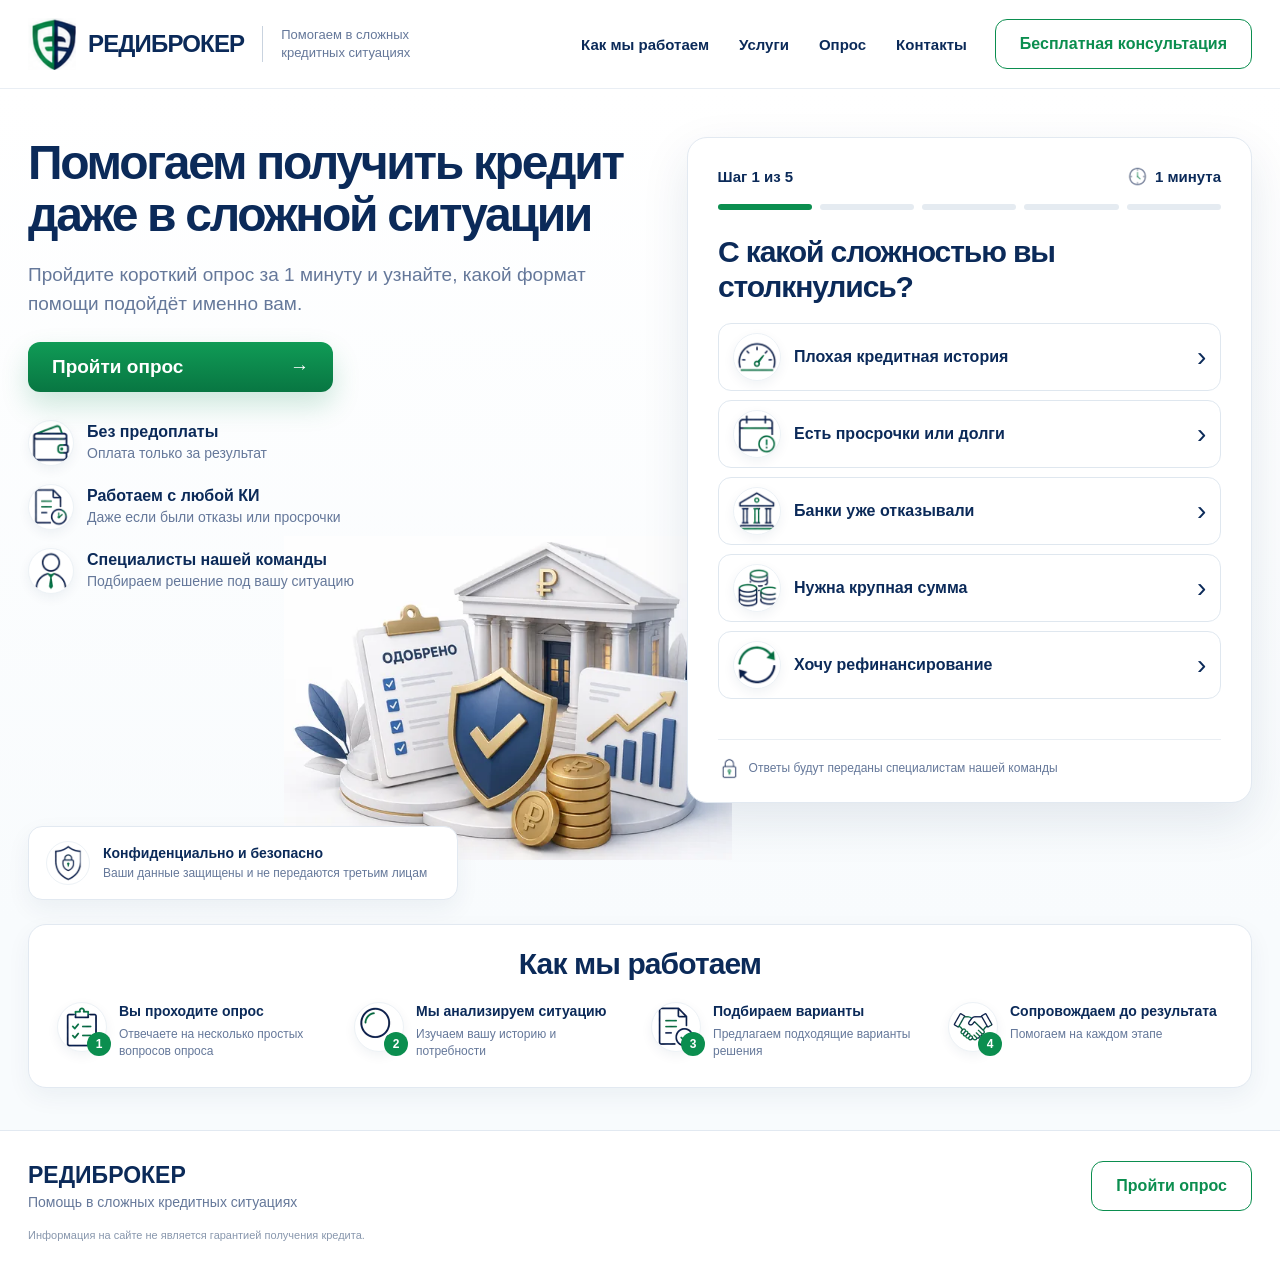
==== index.html @ cff82da2 "Add files via upload" ====
<!doctype html>
<html lang="ru">
<head>
  <meta charset="utf-8">
  <meta name="viewport" content="width=device-width, initial-scale=1">
  <meta name="theme-color" content="#ffffff">
  <meta name="description" content="РЕДИБРОКЕР — помощь в сложных кредитных ситуациях. Пройдите короткий опрос.">
  <title>РЕДИБРОКЕР — кредитный брокер</title>
  <link rel="icon" href="assets/logo-mark.png">
  <link rel="preload" as="image" href="assets/hero-finance-960.webp"
        imagesrcset="assets/hero-finance-600.webp 600w, assets/hero-finance-960.webp 960w"
        imagesizes="(max-width: 760px) calc(100vw - 28px), 525px">
  <link rel="stylesheet" href="styles.css">
</head>
<body>
  <header class="header">
    <div class="container header__inner">
      <a class="brand" href="#top" aria-label="РЕДИБРОКЕР">
        <img class="brand__logo" src="assets/logo-mark.png" alt="">
        <span class="brand__name">РЕДИБРОКЕР</span>
        <span class="brand__tagline">Помогаем в сложных<br>кредитных ситуациях</span>
      </a>

      <nav class="nav" id="site-nav" aria-label="Главное меню">
        <a href="#process">Как мы работаем</a>
        <a href="#quiz">Услуги</a>
        <a href="#quiz">Опрос</a>
        <a href="#contacts">Контакты</a>
      </nav>

      <button class="button button--outline header__cta" data-scroll-quiz>
        Бесплатная консультация
      </button>

      <button class="menu-button" id="menu-button" type="button"
              aria-label="Открыть меню" aria-expanded="false" aria-controls="site-nav">
        <span></span><span></span><span></span>
      </button>
    </div>
  </header>

  <main id="top">
    <section class="hero">
      <div class="container hero__layout">
        <div class="hero__content reveal reveal--hero">
          <h1>Помогаем получить кредит даже в сложной ситуации</h1>
          <p class="hero__lead">
            Пройдите короткий опрос за 1 минуту и узнайте,
            какой формат помощи подойдёт именно вам.
          </p>

          <button class="button button--primary hero__button" data-scroll-quiz>
            <span>Пройти опрос</span><span aria-hidden="true">→</span>
          </button>

          <div class="benefits" aria-label="Преимущества">
            <article class="benefit">
              <img src="assets/wallet.webp" width="96" height="96" alt="">
              <div><strong>Без предоплаты</strong><span>Оплата только за результат</span></div>
            </article>
            <article class="benefit">
              <img src="assets/doc.webp" width="96" height="96" alt="">
              <div><strong>Работаем с любой КИ</strong><span>Даже если были отказы или просрочки</span></div>
            </article>
            <article class="benefit">
              <img src="assets/person.webp" width="96" height="96" alt="">
              <div><strong>Специалисты нашей команды</strong><span>Подбираем решение под вашу ситуацию</span></div>
            </article>
          </div>
        </div>

        <div class="hero__visual reveal reveal--visual">
          <img src="assets/hero-finance-960.webp"
               srcset="assets/hero-finance-600.webp 600w,
                       assets/hero-finance-960.webp 960w"
               sizes="(max-width: 760px) calc(100vw - 28px), 525px"
               width="960" height="695"
               fetchpriority="high"
               decoding="async"
               alt="Банк, документ об одобрении, защитный щит, график и монеты">
        </div>

        <aside class="trust-card reveal reveal--trust">
          <img src="assets/shield.webp" width="96" height="96" alt="">
          <div>
            <strong>Конфиденциально и безопасно</strong>
            <span>Ваши данные защищены и не передаются третьим лицам</span>
          </div>
        </aside>

        <section class="quiz reveal reveal--quiz" id="quiz" aria-labelledby="quiz-question">
          <div id="quiz-view">
            <div class="quiz__header">
              <span id="step-label">Шаг 1 из 5</span>
              <span class="quiz__time">
                <img src="assets/clock.webp" width="96" height="96" alt=""> 1 минута
              </span>
            </div>

            <div class="progress" id="progress" aria-hidden="true"></div>

            <div class="quiz__stage" id="quiz-stage" aria-live="polite">
              <h2 id="quiz-question">С какой сложностью вы столкнулись?</h2>
              <div class="answers" id="answers"></div>
            </div>

            <div class="quiz__selection" id="quiz-selection" aria-live="polite"></div>
            <div class="quiz__footer">
              <button class="quiz__back" id="back-button" type="button" hidden>← Назад</button>
              <div class="quiz__privacy">
                <img src="assets/lock.webp" width="96" height="96" alt="">
                <span>Ответы будут переданы специалистам нашей команды</span>
              </div>
            </div>
          </div>

          <div class="lead-form" id="lead-form-view" hidden>
            <div class="lead-form__check">✓</div>
            <h2>Ответы опроса сохранены</h2>
            <p>
              Оставьте контакт, чтобы специалисты нашей команды
              могли связаться с вами и уточнить детали.
            </p>

            <form id="lead-form">
              <label>
                <span>Имя</span>
                <input name="name" type="text" autocomplete="name"
                       placeholder="Введите ваше имя" required>
              </label>

              <label id="contact-field">
                <span id="contact-label">Контакт</span>
                <input id="contact-input" name="contact" type="text"
                       placeholder="Введите контакт" required>
              </label>

              <div class="telegram-help" id="telegram-help" hidden>
                <button class="telegram-help__toggle" id="telegram-help-toggle"
                        type="button" aria-expanded="false"
                        aria-controls="telegram-help-content">
                  Как узнать username в Telegram?
                </button>
                <div class="telegram-help__content" id="telegram-help-content" hidden>
                  <strong>Где посмотреть username:</strong>
                  <span>Telegram → Настройки → Аккаунт → Информация о вас → Имя пользователя.</span>
                  <span>Если имени пользователя нет, создайте его и укажите в формате <b>@username</b>.</span>
                </div>
              </div>

              <button class="button button--primary lead-form__submit" type="submit">
                Получить консультацию
              </button>

              <div class="lead-form__privacy">
                <img src="assets/lock.webp" width="96" height="96" alt="">
                <span>Мы ценим вашу конфиденциальность и бережно относимся к вашим данным.</span>
              </div>
            </form>
          </div>

          <div class="success" id="success-view" hidden>
            <div class="lead-form__check">✓</div>
            <h2>Заявка сохранена</h2>
            <p>
              Ответы и контакт сохранены в этом браузере.
              Подключение реальной отправки в Telegram или CRM выполняется отдельно.
            </p>
            <button class="button button--outline" id="restart-button" type="button">
              Пройти опрос заново
            </button>
          </div>
        </section>
      </div>
    </section>

    <section class="process" id="process">
      <div class="container process__panel reveal">
        <h2>Как мы работаем</h2>

        <div class="process__grid">
          <article class="process-item">
            <div class="process-item__icon">
              <img src="assets/clipboard.webp" width="96" height="96" alt="">
              <span>1</span>
            </div>
            <div><strong>Вы проходите опрос</strong><p>Отвечаете на несколько простых вопросов опроса</p></div>
          </article>

          <article class="process-item">
            <div class="process-item__icon">
              <img src="assets/search.webp" width="96" height="96" alt="">
              <span>2</span>
            </div>
            <div><strong>Мы анализируем ситуацию</strong><p>Изучаем вашу историю и потребности</p></div>
          </article>

          <article class="process-item">
            <div class="process-item__icon">
              <img src="assets/doccheck.webp" width="96" height="96" alt="">
              <span>3</span>
            </div>
            <div><strong>Подбираем варианты</strong><p>Предлагаем подходящие варианты решения</p></div>
          </article>

          <article class="process-item">
            <div class="process-item__icon">
              <img src="assets/handshake.webp" width="96" height="96" alt="">
              <span>4</span>
            </div>
            <div><strong>Сопровождаем до результата</strong><p>Помогаем на каждом этапе</p></div>
          </article>
        </div>
      </div>
    </section>
  </main>

  <footer class="footer" id="contacts">
    <div class="container footer__inner">
      <div>
        <strong>РЕДИБРОКЕР</strong>
        <span>Помощь в сложных кредитных ситуациях</span>
      </div>
      <button class="button button--outline" data-scroll-quiz>Пройти опрос</button>
    </div>
    <p class="container footer__legal">
      Информация на сайте не является гарантией получения кредита.
    </p>
  </footer>

  <script src="script.js"></script>
</body>
</html>
---- styles.css ----
:root{
  --navy:#0b2a59;
  --muted:#65789a;
  --green:#0b8e4f;
  --green-dark:#087642;
  --soft:#f2fbf6;
  --border:#e2e9f1;
  --surface:#ffffff;
  --page:#f8fafc;
  --shadow:0 18px 48px rgba(20,48,87,.10);
  --container:1380px;
}
*{box-sizing:border-box}
html{scroll-behavior:smooth}
body{
  margin:0;
  min-width:320px;
  overflow-x:hidden;
  color:var(--navy);
  background:var(--page);
  font-family:Inter,-apple-system,BlinkMacSystemFont,"Segoe UI",Arial,sans-serif;
  -webkit-font-smoothing:antialiased;
}
button,input{font:inherit}
button{touch-action:manipulation}
img{display:block;max-width:100%;height:auto}
.container{
  width:min(var(--container),calc(100% - 56px));
  margin-inline:auto;
}

.header{
  position:sticky;
  top:0;
  z-index:50;
  background:rgba(255,255,255,.95);
  border-bottom:1px solid #e9eef4;
  backdrop-filter:blur(18px);
}
.header__inner{
  min-height:88px;
  display:flex;
  align-items:center;
  gap:28px;
}
.brand{
  display:flex;
  align-items:center;
  flex:0 1 auto;
  min-width:0;
  color:inherit;
  text-decoration:none;
}
.brand__logo{
  width:48px;
  height:52px;
  flex:0 0 auto;
  object-fit:contain;
  margin-right:12px;
}
.brand__name{
  white-space:nowrap;
  font-size:24px;
  font-weight:800;
  letter-spacing:-.035em;
}
.brand__tagline{
  margin-left:18px;
  padding-left:18px;
  border-left:1px solid #c9d3df;
  color:var(--muted);
  font-size:13px;
  line-height:1.4;
  white-space:nowrap;
}
.nav{
  display:flex;
  align-items:center;
  gap:30px;
  margin-left:auto;
}
.nav a{
  white-space:nowrap;
  color:var(--navy);
  text-decoration:none;
  font-size:15px;
  font-weight:650;
}
.nav a:hover{color:var(--green)}

.button{
  min-height:50px;
  border-radius:12px;
  padding:0 24px;
  display:inline-flex;
  align-items:center;
  justify-content:center;
  gap:28px;
  border:0;
  font-weight:750;
  cursor:pointer;
  transition:transform .18s ease,box-shadow .18s ease,background .18s ease;
}
.button:focus-visible,.answer:focus-visible,.menu-button:focus-visible,
.telegram-help__toggle:focus-visible{
  outline:3px solid rgba(11,142,79,.28);
  outline-offset:3px;
}
.button--outline{
  background:#fff;
  border:1.5px solid var(--green);
  color:var(--green);
}
.button--outline:hover{background:var(--soft)}
.button--primary{
  color:#fff;
  background:linear-gradient(180deg,#109b56,var(--green-dark));
  box-shadow:0 13px 28px rgba(11,142,79,.20);
}
.button--primary:hover{
  transform:translateY(-1px);
  box-shadow:0 17px 34px rgba(11,142,79,.24);
}
.header__cta{white-space:nowrap}
.menu-button{
  display:none;
  width:46px;
  height:46px;
  border:0;
  background:none;
  padding:8px;
  cursor:pointer;
}
.menu-button span{
  display:block;
  height:3px;
  border-radius:99px;
  background:var(--navy);
  margin:6px 0;
}

.hero{
  background:linear-gradient(180deg,#fff 0%,#f8fbfd 100%);
  overflow:hidden;
}
.hero__layout{
  position:relative;
  display:grid;
  grid-template-columns:minmax(0,1fr) minmax(520px,.92fr);
  grid-template-areas:
    "content quiz"
    "visual quiz"
    "trust quiz";
  column-gap:44px;
  row-gap:14px;
  padding-top:48px;
  padding-bottom:30px;
}
.hero__content{
  grid-area:content;
  position:relative;
  z-index:4;
  max-width:660px;
}
.hero h1{
  margin:0 0 20px;
  max-width:680px;
  font-size:clamp(42px,3.75vw,56px);
  line-height:1.08;
  letter-spacing:-.048em;
}
.hero__lead{
  margin:0 0 24px;
  max-width:570px;
  color:var(--muted);
  font-size:19px;
  line-height:1.52;
}
.hero__button{
  width:305px;
  max-width:100%;
  font-size:19px;
  justify-content:space-between;
}
.benefits{
  display:grid;
  gap:12px;
  margin-top:25px;
}
.benefit{
  display:flex;
  align-items:center;
  gap:13px;
  min-height:52px;
}
.benefit img{
  width:46px;
  height:46px;
  flex:0 0 46px;
  object-fit:contain;
  border-radius:50%;
  padding:0;
  background:#fff;
  border:1px solid #edf2f6;
  box-shadow:0 4px 12px rgba(20,48,87,.06);
}
.benefit strong,.benefit span{display:block}
.benefit strong{font-size:16px;margin-bottom:3px}
.benefit span{color:var(--muted);font-size:14px;line-height:1.35}

.hero__visual{
  grid-area:visual;
  position:relative;
  z-index:2;
  width:min(520px,88%);
  justify-self:center;
  pointer-events:none;
}
.hero__visual img{
  width:100%;
  height:auto;
  aspect-ratio:960/695;
  object-fit:contain;
  mix-blend-mode:multiply;
}

.trust-card{
  grid-area:trust;
  z-index:5;
  width:min(430px,100%);
  display:flex;
  align-items:center;
  gap:13px;
  padding:14px 17px;
  background:#fff;
  border:1px solid var(--border);
  border-radius:14px;
  box-shadow:0 9px 24px rgba(20,48,87,.06);
}
.trust-card img{
  width:44px;
  height:44px;
  flex:0 0 44px;
  object-fit:contain;
  border-radius:50%;
  padding:0;
  background:#fff;
  border:1px solid #edf2f6;
}
.trust-card strong,.trust-card span{display:block}
.trust-card strong{font-size:14px;margin-bottom:4px}
.trust-card span{color:var(--muted);font-size:12px;line-height:1.4}

.quiz{
  grid-area:quiz;
  position:relative;
  z-index:6;
  align-self:start;
  width:100%;
  min-height:610px;
  padding:28px 30px 18px;
  background:#fff;
  border:1px solid var(--border);
  border-radius:20px;
  box-shadow:var(--shadow);
}
.quiz__header{
  display:flex;
  align-items:center;
  justify-content:space-between;
  gap:16px;
  font-size:15px;
  font-weight:750;
}
.quiz__time{
  display:flex;
  align-items:center;
  gap:7px;
  white-space:nowrap;
}
.quiz__time img{
  width:21px;
  height:21px;
  object-fit:contain;
}
.progress{
  display:grid;
  grid-template-columns:repeat(5,1fr);
  gap:8px;
  margin:17px 0 25px;
}
.progress span{
  height:6px;
  border-radius:99px;
  background:#e5ebf1;
  transition:.25s;
}
.progress span.is-active{background:var(--green)}
.quiz h2,.lead-form h2,.success h2{
  margin:0 0 19px;
  font-size:clamp(29px,2.35vw,35px);
  line-height:1.15;
  letter-spacing:-.038em;
}
.answers{
  display:grid;
  gap:9px;
}
.answer{
  width:100%;
  min-height:68px;
  padding:8px 14px;
  display:flex;
  align-items:center;
  gap:13px;
  color:var(--navy);
  background:#fff;
  text-align:left;
  border:1px solid #dfe7ef;
  border-radius:13px;
  cursor:pointer;
  transition:.18s ease;
}
.answer:hover{
  border-color:#79bd99;
  background:#f9fcfa;
  transform:translateX(2px);
}
.answer img{
  width:48px;
  height:48px;
  flex:0 0 48px;
  object-fit:contain;
  border-radius:50%;
  padding:0;
  background:#fff;
  border:1px solid #edf2f6;
  box-shadow:0 4px 12px rgba(20,48,87,.06);
}
.answer__label{
  flex:1;
  min-width:0;
  font-size:16px;
  font-weight:650;
  line-height:1.3;
}
.answer__arrow{
  flex:0 0 auto;
  font-size:28px;
  line-height:1;
}
.quiz__footer{margin-top:10px}
.quiz__back{
  border:0;
  background:none;
  color:var(--muted);
  font-size:14px;
  font-weight:700;
  padding:5px 0 9px;
  cursor:pointer;
}
.quiz__privacy{
  min-height:45px;
  padding-top:12px;
  border-top:1px solid #e9eef3;
  display:flex;
  align-items:center;
  gap:8px;
  color:var(--muted);
  font-size:12px;
  line-height:1.35;
}
.quiz__privacy img,.lead-form__privacy img{
  width:23px;
  height:23px;
  flex:0 0 23px;
  object-fit:contain;
}

.lead-form,.success{
  padding:3px 10px;
  text-align:center;
}
.lead-form__check{
  width:68px;
  height:68px;
  margin:0 auto 19px;
  border-radius:50%;
  display:grid;
  place-items:center;
  color:var(--green);
  background:var(--soft);
  font-size:36px;
  font-weight:800;
}
.lead-form p,.success p{
  max-width:510px;
  margin:0 auto 21px;
  color:var(--muted);
  font-size:15px;
  line-height:1.5;
}
.lead-form form{
  display:grid;
  gap:13px;
  text-align:left;
}
.lead-form label{
  display:grid;
  gap:7px;
  color:var(--muted);
  font-size:13px;
}
.lead-form input{
  width:100%;
  height:58px;
  border:1px solid var(--border);
  border-radius:13px;
  padding:0 15px;
  color:var(--navy);
  outline:0;
  background:#fff;
}
.lead-form input:focus{
  border-color:var(--green);
  box-shadow:0 0 0 3px rgba(11,142,79,.1);
}
.lead-form__submit{
  width:100%;
  font-size:17px;
  margin-top:1px;
}
.telegram-help{
  margin-top:-1px;
  padding:12px 14px;
  border:1px solid #dce9e2;
  border-radius:12px;
  background:#f7fcf9;
}
.telegram-help__toggle{
  width:100%;
  padding:0;
  border:0;
  background:none;
  color:var(--green);
  text-align:left;
  font-weight:750;
  cursor:pointer;
}
.telegram-help__toggle::after{
  content:"＋";
  float:right;
}
.telegram-help__toggle[aria-expanded="true"]::after{content:"−"}
.telegram-help__content{
  display:grid;
  gap:6px;
  padding-top:10px;
  color:var(--muted);
  font-size:12px;
  line-height:1.45;
}
.telegram-help__content strong{color:var(--navy)}
.lead-form__privacy{
  display:flex;
  align-items:center;
  justify-content:center;
  gap:8px;
  margin-top:1px;
  color:var(--muted);
  font-size:11px;
  line-height:1.35;
  text-align:center;
}
.success{padding-top:62px}
.success .button{margin-top:4px}

.process{
  padding-bottom:42px;
  background:#f8fbfd;
}
.process__panel{
  padding:22px 28px 27px;
  background:#fff;
  border:1px solid var(--border);
  border-radius:18px;
  box-shadow:0 9px 25px rgba(20,48,87,.055);
}
.process h2{
  margin:0 0 21px;
  text-align:center;
  font-size:30px;
  letter-spacing:-.03em;
}
.process__grid{
  display:grid;
  grid-template-columns:repeat(4,minmax(0,1fr));
  gap:22px;
}
.process-item{
  display:flex;
  align-items:flex-start;
  gap:12px;
  min-width:0;
}
.process-item__icon{
  position:relative;
  flex:0 0 auto;
}
.process-item__icon img{
  width:50px;
  height:50px;
  object-fit:contain;
  border-radius:50%;
  padding:0;
  background:#fff;
  border:1px solid #edf2f6;
  box-shadow:0 4px 12px rgba(20,48,87,.06);
}
.process-item__icon span{
  position:absolute;
  right:-4px;
  bottom:-4px;
  width:24px;
  height:24px;
  display:grid;
  place-items:center;
  border-radius:50%;
  background:var(--green);
  color:#fff;
  font-size:12px;
  font-weight:800;
}
.process-item strong{
  display:block;
  font-size:14px;
  line-height:1.35;
}
.process-item p{
  margin:5px 0 0;
  color:var(--muted);
  font-size:12px;
  line-height:1.42;
}

.footer{
  padding:30px 0 20px;
  background:#fff;
  border-top:1px solid var(--border);
}
.footer__inner{
  display:flex;
  align-items:center;
  justify-content:space-between;
  gap:24px;
}
.footer__inner strong,.footer__inner span{display:block}
.footer__inner strong{font-size:23px;margin-bottom:5px}
.footer__inner span{color:var(--muted);font-size:14px}
.footer__legal{
  margin-top:18px;
  color:#8897ad;
  font-size:11px;
}

[hidden]{display:none!important}

/* Tablet */
@media (max-width:1180px){
  .container{width:min(940px,calc(100% - 40px))}
  .brand__tagline{display:none}
  .nav{
    display:none;
    position:absolute;
    top:78px;
    left:20px;
    right:20px;
    margin:0;
    padding:17px;
    flex-direction:column;
    align-items:flex-start;
    background:#fff;
    border:1px solid var(--border);
    border-radius:16px;
    box-shadow:var(--shadow);
  }
  .nav.is-open{display:flex}
  .header__cta{display:none}
  .menu-button{display:block;margin-left:auto}
  .hero__layout{
    grid-template-columns:minmax(0,1fr) minmax(440px,.95fr);
    grid-template-areas:
      "content quiz"
      "visual quiz"
      "trust quiz";
    column-gap:28px;
    padding-top:34px;
  }
  .hero h1{font-size:43px}
  .hero__lead{font-size:17px}
  .hero__visual{width:min(470px,96%)}
  .quiz{padding:25px 23px 17px}
  .answer{min-height:65px}
  .process__grid{grid-template-columns:repeat(2,minmax(0,1fr))}
}

/* Mobile */
@media (max-width:760px){
  .container{width:calc(100% - 28px)}
  .header__inner{min-height:74px}
  .brand__logo{width:39px;height:42px;margin-right:9px}
  .brand__name{font-size:19px}
  .menu-button{width:44px;height:44px}
  .nav{top:68px;left:14px;right:14px}

  .hero__layout{
    display:grid;
    grid-template-columns:1fr;
    grid-template-areas:
      "content"
      "visual"
      "trust"
      "quiz";
    gap:18px;
    padding-top:24px;
    padding-bottom:23px;
  }
  .hero__content{max-width:none}
  .hero h1{
    margin-bottom:16px;
    font-size:clamp(34px,10.2vw,42px);
    line-height:1.11;
  }
  .hero__lead{
    margin-bottom:19px;
    font-size:16px;
    line-height:1.48;
  }
  .hero__button{
    width:100%;
    min-height:60px;
    font-size:18px;
  }
  .benefits{
    gap:9px;
    margin-top:18px;
  }
  .benefit{
    min-height:57px;
    gap:11px;
  }
  .benefit img{
    width:48px;
    height:48px;
    flex-basis:48px;
    padding:8px;
  }
  .benefit strong{font-size:14px}
  .benefit span{font-size:12px}

  .hero__visual{
    width:min(560px,100%);
    margin:0 auto;
  }
  .hero__visual img{
    width:100%;
    height:auto;
    aspect-ratio:960/695;
    object-fit:contain;
  }
  .trust-card{
    width:100%;
    padding:14px 13px;
  }

  .quiz{
    width:100%;
    min-height:0;
    padding:20px 14px 15px;
    border-radius:17px;
  }
  .quiz__header{font-size:13px}
  .quiz h2,.lead-form h2,.success h2{
    font-size:28px;
    line-height:1.16;
  }
  .progress{margin:14px 0 21px;gap:6px}
  .answer{
    min-height:65px;
    padding:8px 10px;
    gap:10px;
  }
  .answer img{
    width:46px;
    height:46px;
    flex-basis:46px;
    padding:8px;
  }
  .answer__label{font-size:14px}
  .answer__arrow{font-size:26px}
  .quiz__privacy{font-size:10.5px}

  .lead-form,.success{padding:2px 0}
  .lead-form input{height:56px}
  .telegram-help{padding:11px 12px}
  .telegram-help__toggle{font-size:13px}

  .process{padding-bottom:28px}
  .process__panel{padding:20px 15px}
  .process h2{font-size:28px}
  .process__grid{
    grid-template-columns:1fr;
    gap:18px;
  }
  .process-item__icon img{
    width:54px;
    height:54px;
    padding:0;
  }
  .process-item strong{font-size:14px}
  .process-item p{font-size:12px}

  .footer{padding-top:26px}
  .footer__inner{
    flex-direction:column;
    align-items:stretch;
    gap:18px;
  }
  .footer .button{width:100%}
}

@media (max-width:380px){
  .container{width:calc(100% - 20px)}
  .brand__name{font-size:18px}
  .hero h1{font-size:33px}
  .quiz{padding-inline:11px}
  .answer{padding-inline:8px}
  .answer img{width:43px;height:43px;flex-basis:43px}
}

@media(prefers-reduced-motion:reduce){
  html{scroll-behavior:auto}
  *,*::before,*::after{transition:none!important;animation:none!important}
}

/* Final desktop composition: the illustration belongs to the hero scene and
   does not stretch the first screen vertically. */
@media (min-width:1181px){
  .hero__layout{
    grid-template-columns:minmax(0,1fr) minmax(520px,.92fr);
    grid-template-areas:"content quiz";
    min-height:835px;
    align-items:start;
    padding-top:48px;
    padding-bottom:24px;
  }
  .hero__content{
    grid-area:content;
    max-width:650px;
  }
  .hero__visual{
    grid-area:auto;
    position:absolute;
    left:clamp(235px,20vw,285px);
    bottom:64px;
    width:clamp(430px,35vw,500px);
    margin:0;
  }
  .trust-card{
    grid-area:auto;
    position:absolute;
    left:0;
    bottom:24px;
  }
  .quiz{
    grid-area:quiz;
  }
}


/* Motion system */
.reveal{
  opacity:0;
  transform:translateY(18px);
  transition:
    opacity .55s cubic-bezier(.22,.61,.36,1),
    transform .55s cubic-bezier(.22,.61,.36,1);
}
.reveal.is-visible{
  opacity:1;
  transform:none;
}
.reveal--hero{transition-delay:.02s}
.reveal--visual{transition-delay:.10s}
.reveal--trust{transition-delay:.16s}
.reveal--quiz{transition-delay:.08s}

.hero__visual img{
  animation:hero-float 6s ease-in-out infinite;
  transform-origin:center bottom;
}
@keyframes hero-float{
  0%,100%{transform:translateY(0) rotate(.001deg)}
  50%{transform:translateY(-8px) rotate(.001deg)}
}

.quiz{
  transition:
    box-shadow .25s ease,
    transform .25s ease,
    border-color .25s ease;
}
.quiz:focus-within{
  border-color:rgba(11,142,79,.28);
  box-shadow:0 24px 58px rgba(20,48,87,.14);
}

.progress span{
  transform-origin:left center;
  transition:
    background .28s ease,
    transform .28s ease;
}
.progress span.is-active{
  transform:scaleX(1);
  animation:progress-fill .32s ease both;
}
@keyframes progress-fill{
  from{transform:scaleX(.18);opacity:.5}
  to{transform:scaleX(1);opacity:1}
}

.quiz__stage{
  will-change:transform,opacity;
}
.quiz__stage.is-leaving{
  opacity:0;
  transform:translateX(-22px);
  transition:opacity .18s ease,transform .18s ease;
}
.quiz__stage.is-leaving-back{
  opacity:0;
  transform:translateX(22px);
  transition:opacity .18s ease,transform .18s ease;
}
.quiz__stage.is-entering{
  opacity:0;
  transform:translateX(22px);
}
.quiz__stage.is-entering-back{
  opacity:0;
  transform:translateX(-22px);
}

.answer{
  position:relative;
  overflow:hidden;
}
.answer::after{
  content:"";
  position:absolute;
  inset:0;
  background:linear-gradient(90deg,transparent,rgba(11,142,79,.07),transparent);
  transform:translateX(-120%);
  transition:transform .45s ease;
}
.answer:hover::after{transform:translateX(120%)}
.answer.is-selected{
  border-color:var(--green);
  background:var(--soft);
  transform:scale(.992);
}
.answer.is-selected img{
  transform:scale(1.08);
  box-shadow:0 7px 18px rgba(11,142,79,.16);
}
.answer:disabled{cursor:default}
.answer img{
  transition:transform .2s ease,box-shadow .2s ease;
}

.quiz__selection{
  min-height:22px;
  margin-top:8px;
  color:var(--green);
  font-size:12px;
  font-weight:700;
  opacity:0;
  transform:translateY(4px);
  transition:opacity .2s ease,transform .2s ease;
}
.quiz__selection.is-visible{
  opacity:1;
  transform:none;
}

.quiz__back{
  transition:color .18s ease,transform .18s ease;
}
.quiz__back:hover{
  color:var(--green);
  transform:translateX(-3px);
}

#quiz-view.is-fading-out{
  opacity:0;
  transform:translateY(-10px);
  transition:opacity .22s ease,transform .22s ease;
}
#lead-form-view.is-fading-in,
#success-view.is-fading-in{
  opacity:0;
  transform:translateY(12px);
}
#lead-form-view,
#success-view{
  transition:opacity .3s ease,transform .3s ease;
}

.lead-form__check{
  animation:check-pop .48s cubic-bezier(.22,.8,.32,1.25) both;
}
@keyframes check-pop{
  0%{opacity:0;transform:scale(.65)}
  70%{transform:scale(1.08)}
  100%{opacity:1;transform:scale(1)}
}

.process-item{
  opacity:0;
  transform:translateY(14px);
  transition:
    opacity .45s ease var(--delay,0ms),
    transform .45s ease var(--delay,0ms);
}
.process__panel.is-visible .process-item{
  opacity:1;
  transform:none;
}
.process-item__icon img{
  transition:transform .22s ease,box-shadow .22s ease;
}
.process-item:hover .process-item__icon img{
  transform:translateY(-3px) rotate(-2deg);
  box-shadow:0 9px 22px rgba(20,48,87,.11);
}

.button{
  position:relative;
  overflow:hidden;
}
.button::after{
  content:"";
  position:absolute;
  top:-70%;
  left:-35%;
  width:24%;
  height:240%;
  background:rgba(255,255,255,.22);
  transform:rotate(18deg) translateX(-220%);
  transition:transform .55s ease;
}
.button:hover::after{
  transform:rotate(18deg) translateX(620%);
}

@media(max-width:760px){
  .hero__visual img{
    animation-duration:7s;
  }
  .quiz__stage.is-leaving{transform:translateX(-14px)}
  .quiz__stage.is-leaving-back{transform:translateX(14px)}
  .quiz__stage.is-entering{transform:translateX(14px)}
  .quiz__stage.is-entering-back{transform:translateX(-14px)}
}

@media(prefers-reduced-motion:reduce){
  .reveal,
  .process-item{
    opacity:1!important;
    transform:none!important;
  }
  .hero__visual img,
  .lead-form__check{
    animation:none!important;
  }
  .quiz__stage,
  #quiz-view,
  #lead-form-view,
  #success-view{
    transform:none!important;
    opacity:1!important;
  }
}
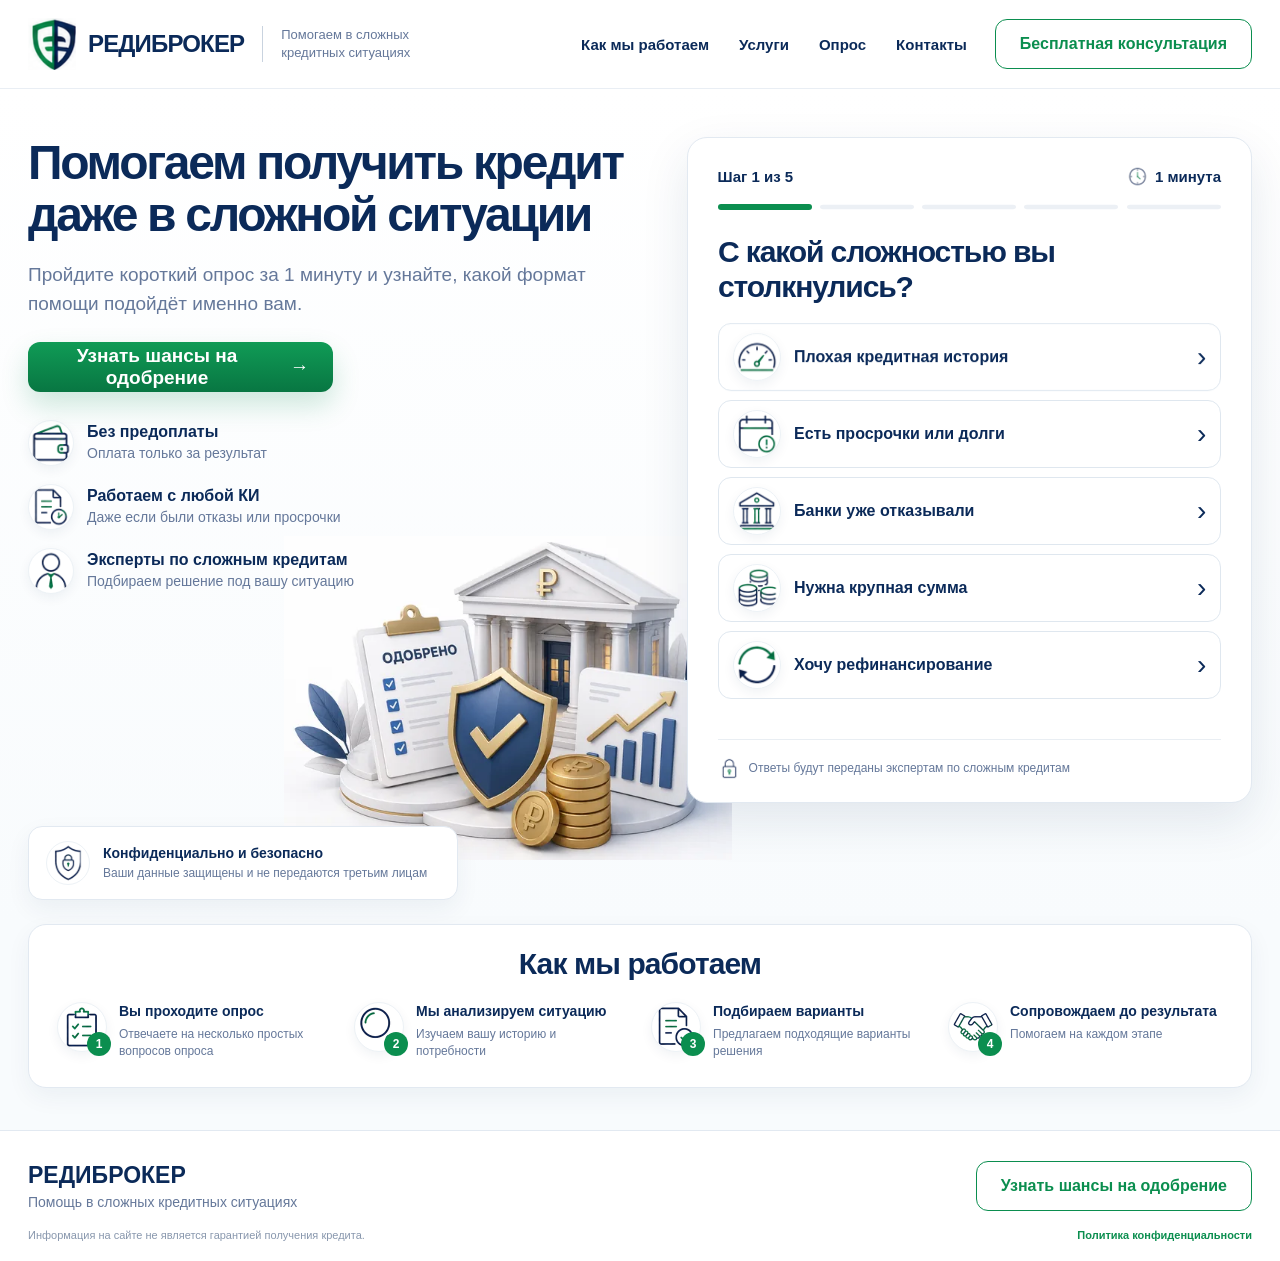
==== commit 04d0a53f: "Add files via upload" ====
--- a/index.html
+++ b/index.html
@@ -50,7 +50,7 @@
           </p>
 
           <button class="button button--primary hero__button" data-scroll-quiz>
-            <span>Пройти опрос</span><span aria-hidden="true">→</span>
+            <span>Узнать шансы на одобрение</span><span aria-hidden="true">→</span>
           </button>
 
           <div class="benefits" aria-label="Преимущества">
@@ -64,7 +64,7 @@
             </article>
             <article class="benefit">
               <img src="assets/person.webp" width="96" height="96" alt="">
-              <div><strong>Специалисты нашей команды</strong><span>Подбираем решение под вашу ситуацию</span></div>
+              <div><strong>Эксперты по сложным кредитам</strong><span>Подбираем решение под вашу ситуацию</span></div>
             </article>
           </div>
         </div>
@@ -109,7 +109,7 @@
               <button class="quiz__back" id="back-button" type="button" hidden>← Назад</button>
               <div class="quiz__privacy">
                 <img src="assets/lock.webp" width="96" height="96" alt="">
-                <span>Ответы будут переданы специалистам нашей команды</span>
+                <span>Ответы будут переданы экспертам по сложным кредитам</span>
               </div>
             </div>
           </div>
@@ -118,7 +118,7 @@
             <div class="lead-form__check">✓</div>
             <h2>Ответы опроса сохранены</h2>
             <p>
-              Оставьте контакт, чтобы специалисты нашей команды
+              Оставьте контакт, чтобы эксперты по сложным кредитам
               могли связаться с вами и уточнить детали.
             </p>
 
@@ -148,6 +148,19 @@
                 </div>
               </div>
 
+              <label class="consent">
+                <input id="privacy-consent" name="privacyConsent" type="checkbox" required>
+                <span>
+                  Я соглашаюсь на обработку персональных данных и принимаю
+                  <a href="privacy.html" target="_blank" rel="noopener">Политику конфиденциальности</a>.
+                </span>
+              </label>
+
+              <label class="consent consent--optional">
+                <input name="marketingConsent" type="checkbox">
+                <span>Согласен получать информационные сообщения. Необязательно.</span>
+              </label>
+
               <button class="button button--primary lead-form__submit" type="submit">
                 Получить консультацию
               </button>
@@ -167,7 +180,7 @@
               Подключение реальной отправки в Telegram или CRM выполняется отдельно.
             </p>
             <button class="button button--outline" id="restart-button" type="button">
-              Пройти опрос заново
+              Узнать шансы повторно
             </button>
           </div>
         </section>
@@ -221,11 +234,12 @@
         <strong>РЕДИБРОКЕР</strong>
         <span>Помощь в сложных кредитных ситуациях</span>
       </div>
-      <button class="button button--outline" data-scroll-quiz>Пройти опрос</button>
+      <button class="button button--outline" data-scroll-quiz>Узнать шансы на одобрение</button>
     </div>
-    <p class="container footer__legal">
-      Информация на сайте не является гарантией получения кредита.
-    </p>
+    <div class="container footer__legal">
+      <span>Информация на сайте не является гарантией получения кредита.</span>
+      <a href="privacy.html" target="_blank" rel="noopener">Политика конфиденциальности</a>
+    </div>
   </footer>
 
   <script src="script.js"></script>
--- a/styles.css
+++ b/styles.css
@@ -795,15 +795,6 @@
 .reveal--trust{transition-delay:.16s}
 .reveal--quiz{transition-delay:.08s}
 
-.hero__visual img{
-  animation:hero-float 6s ease-in-out infinite;
-  transform-origin:center bottom;
-}
-@keyframes hero-float{
-  0%,100%{transform:translateY(0) rotate(.001deg)}
-  50%{transform:translateY(-8px) rotate(.001deg)}
-}
-
 .quiz{
   transition:
     box-shadow .25s ease,
@@ -965,9 +956,6 @@
 }
 
 @media(max-width:760px){
-  .hero__visual img{
-    animation-duration:7s;
-  }
   .quiz__stage.is-leaving{transform:translateX(-14px)}
   .quiz__stage.is-leaving-back{transform:translateX(14px)}
   .quiz__stage.is-entering{transform:translateX(14px)}
@@ -992,3 +980,130 @@
     opacity:1!important;
   }
 }
+
+
+/* Final interaction refinements */
+.hero__visual img{
+  animation:none!important;
+  transform:none!important;
+}
+
+.progress span{
+  opacity:.72;
+  transform:scaleY(.72);
+  transition:
+    background-color .32s cubic-bezier(.22,.61,.36,1),
+    opacity .32s ease,
+    transform .32s cubic-bezier(.22,.61,.36,1);
+}
+.progress span.is-active{
+  opacity:1;
+  transform:scaleY(1);
+  animation:none;
+  background:var(--green);
+}
+
+.quiz__stage{
+  transition:
+    opacity .21s cubic-bezier(.4,0,.2,1),
+    transform .21s cubic-bezier(.4,0,.2,1);
+}
+.quiz__stage.is-leaving{
+  opacity:0;
+  transform:translate3d(-20px,0,0);
+}
+.quiz__stage.is-leaving-back{
+  opacity:0;
+  transform:translate3d(20px,0,0);
+}
+.quiz__stage.is-entering{
+  opacity:0;
+  transform:translate3d(20px,0,0);
+}
+.quiz__stage.is-entering-back{
+  opacity:0;
+  transform:translate3d(-20px,0,0);
+}
+
+.answer{
+  animation:answer-enter .34s cubic-bezier(.22,.61,.36,1) both;
+  animation-delay:var(--answer-delay,0ms);
+}
+@keyframes answer-enter{
+  from{opacity:0;transform:translate3d(0,8px,0)}
+  to{opacity:1;transform:none}
+}
+
+.consent{
+  display:grid!important;
+  grid-template-columns:20px minmax(0,1fr);
+  align-items:start;
+  gap:10px!important;
+  padding:12px 13px;
+  border:1px solid var(--border);
+  border-radius:12px;
+  background:#fbfcfe;
+  color:var(--muted)!important;
+  font-size:12px!important;
+  line-height:1.45;
+  cursor:pointer;
+}
+.consent input{
+  appearance:none;
+  width:20px!important;
+  height:20px!important;
+  margin:0;
+  padding:0!important;
+  border:1.5px solid #b8c5d4;
+  border-radius:5px;
+  background:#fff;
+  display:grid;
+  place-items:center;
+  cursor:pointer;
+}
+.consent input::before{
+  content:"";
+  width:10px;
+  height:6px;
+  border-left:2px solid #fff;
+  border-bottom:2px solid #fff;
+  transform:rotate(-45deg) scale(0);
+  transition:transform .16s ease;
+}
+.consent input:checked{
+  border-color:var(--green);
+  background:var(--green);
+}
+.consent input:checked::before{
+  transform:rotate(-45deg) scale(1);
+}
+.consent input:focus-visible{
+  outline:3px solid rgba(11,142,79,.20);
+  outline-offset:2px;
+}
+.consent a{
+  color:var(--green);
+  font-weight:700;
+}
+.consent--optional{background:#fff}
+
+.footer__legal{
+  display:flex;
+  justify-content:space-between;
+  gap:18px;
+  align-items:center;
+}
+.footer__legal a{
+  color:var(--green);
+  font-weight:700;
+  text-decoration:none;
+}
+.footer__legal a:hover{text-decoration:underline}
+
+@media(max-width:760px){
+  .footer__legal{
+    flex-direction:column;
+    align-items:flex-start;
+    gap:8px;
+  }
+}
